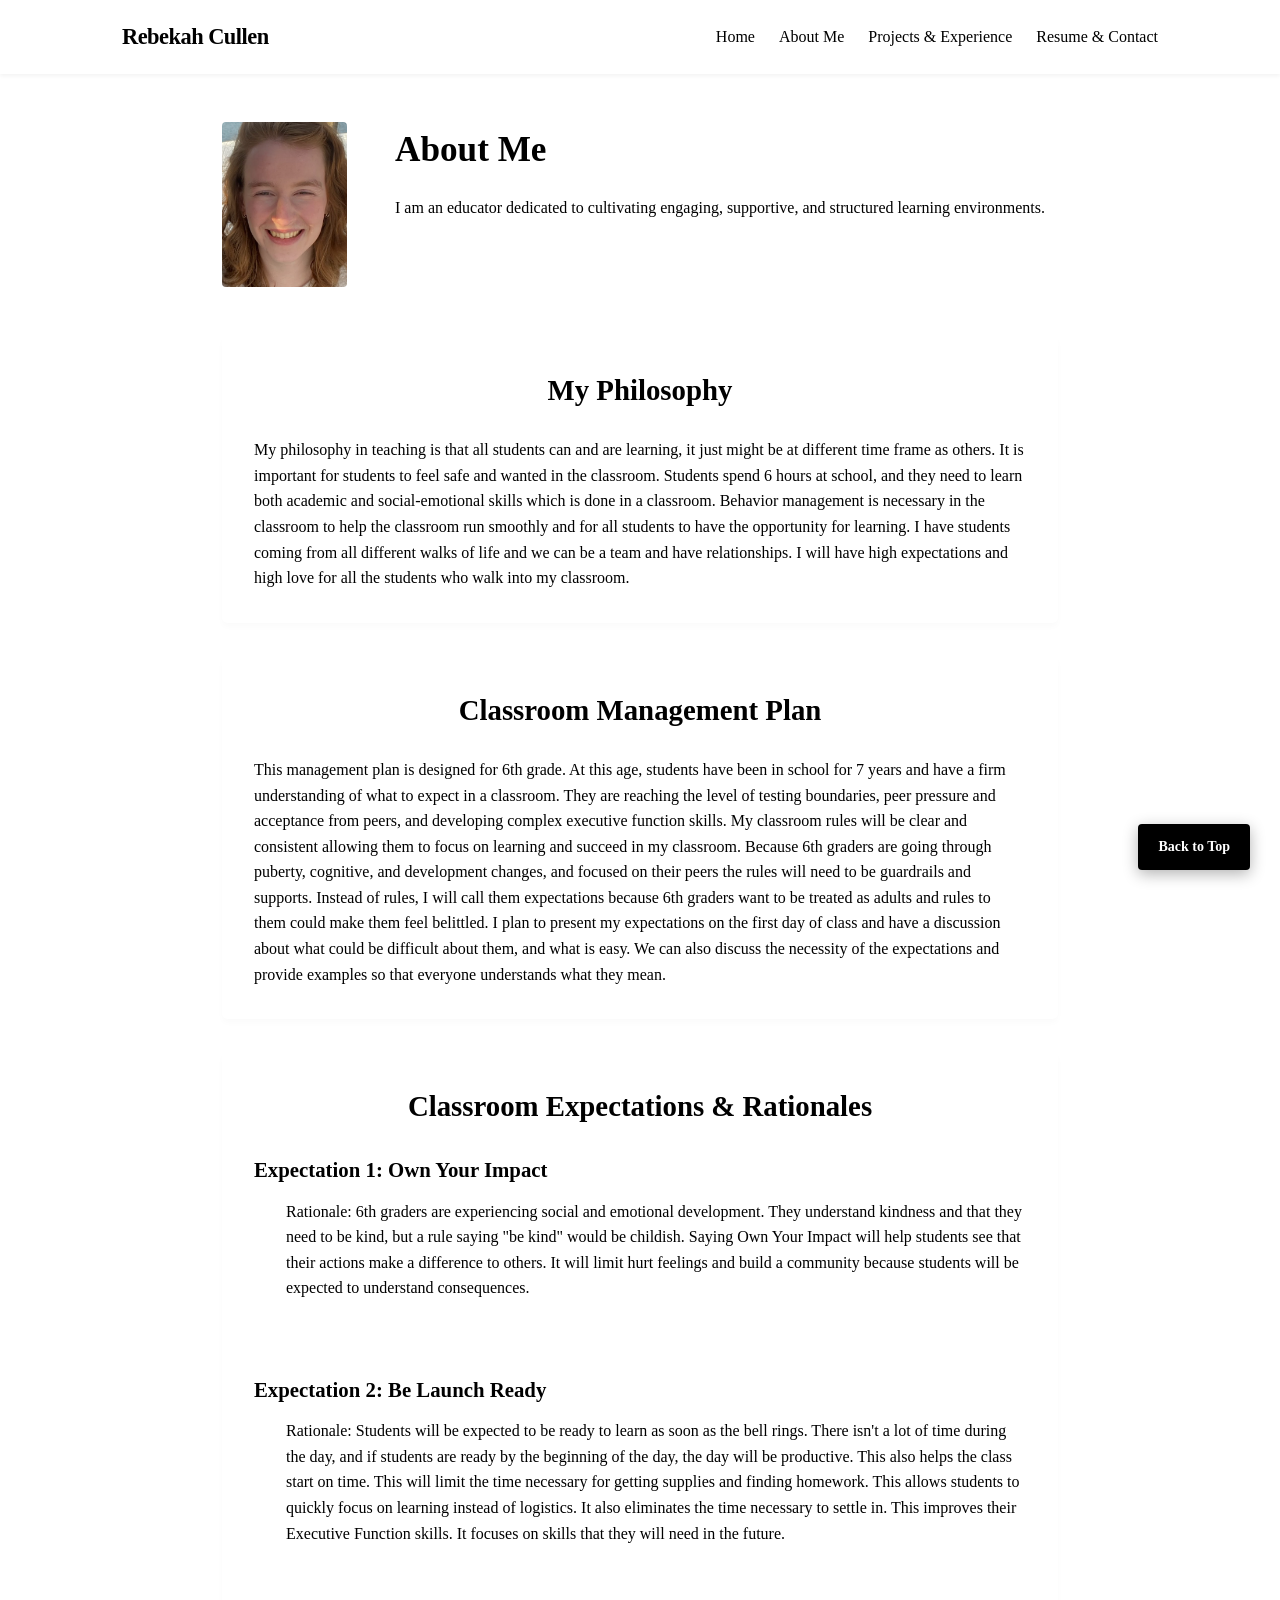
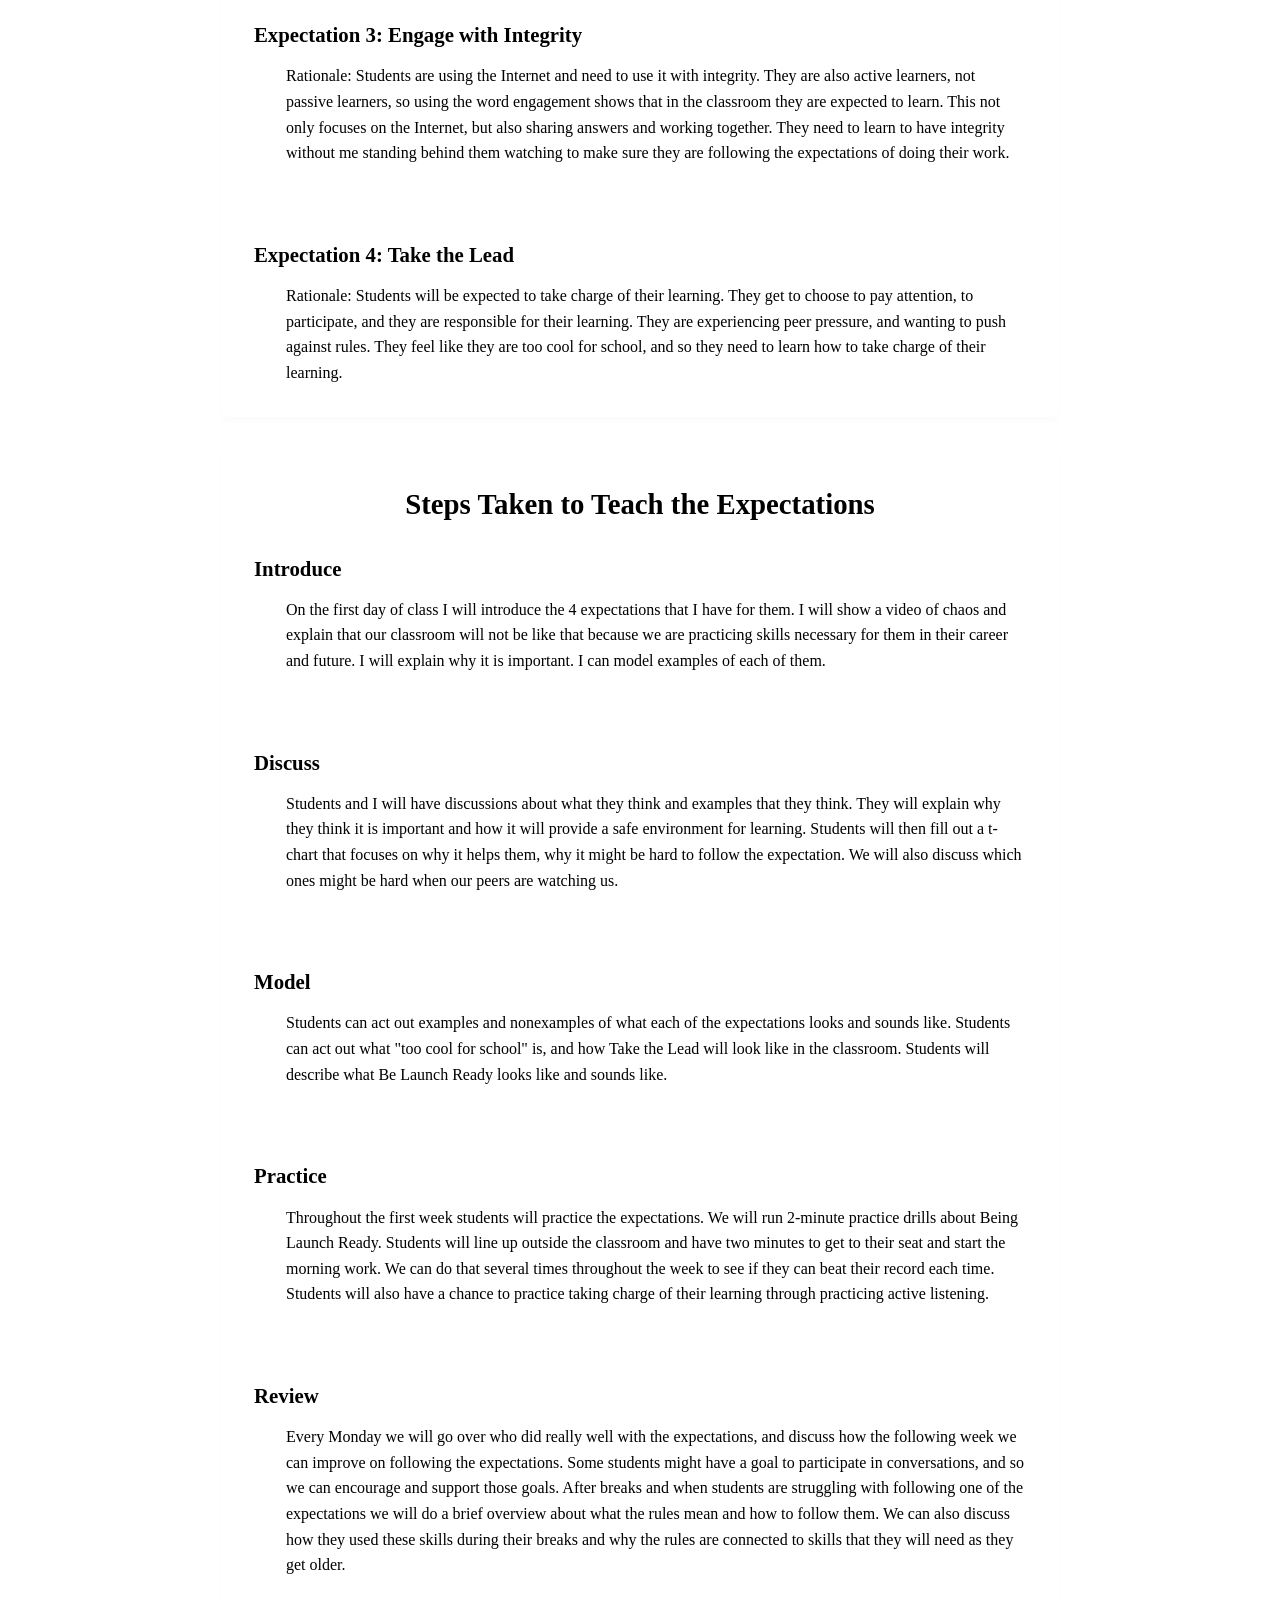
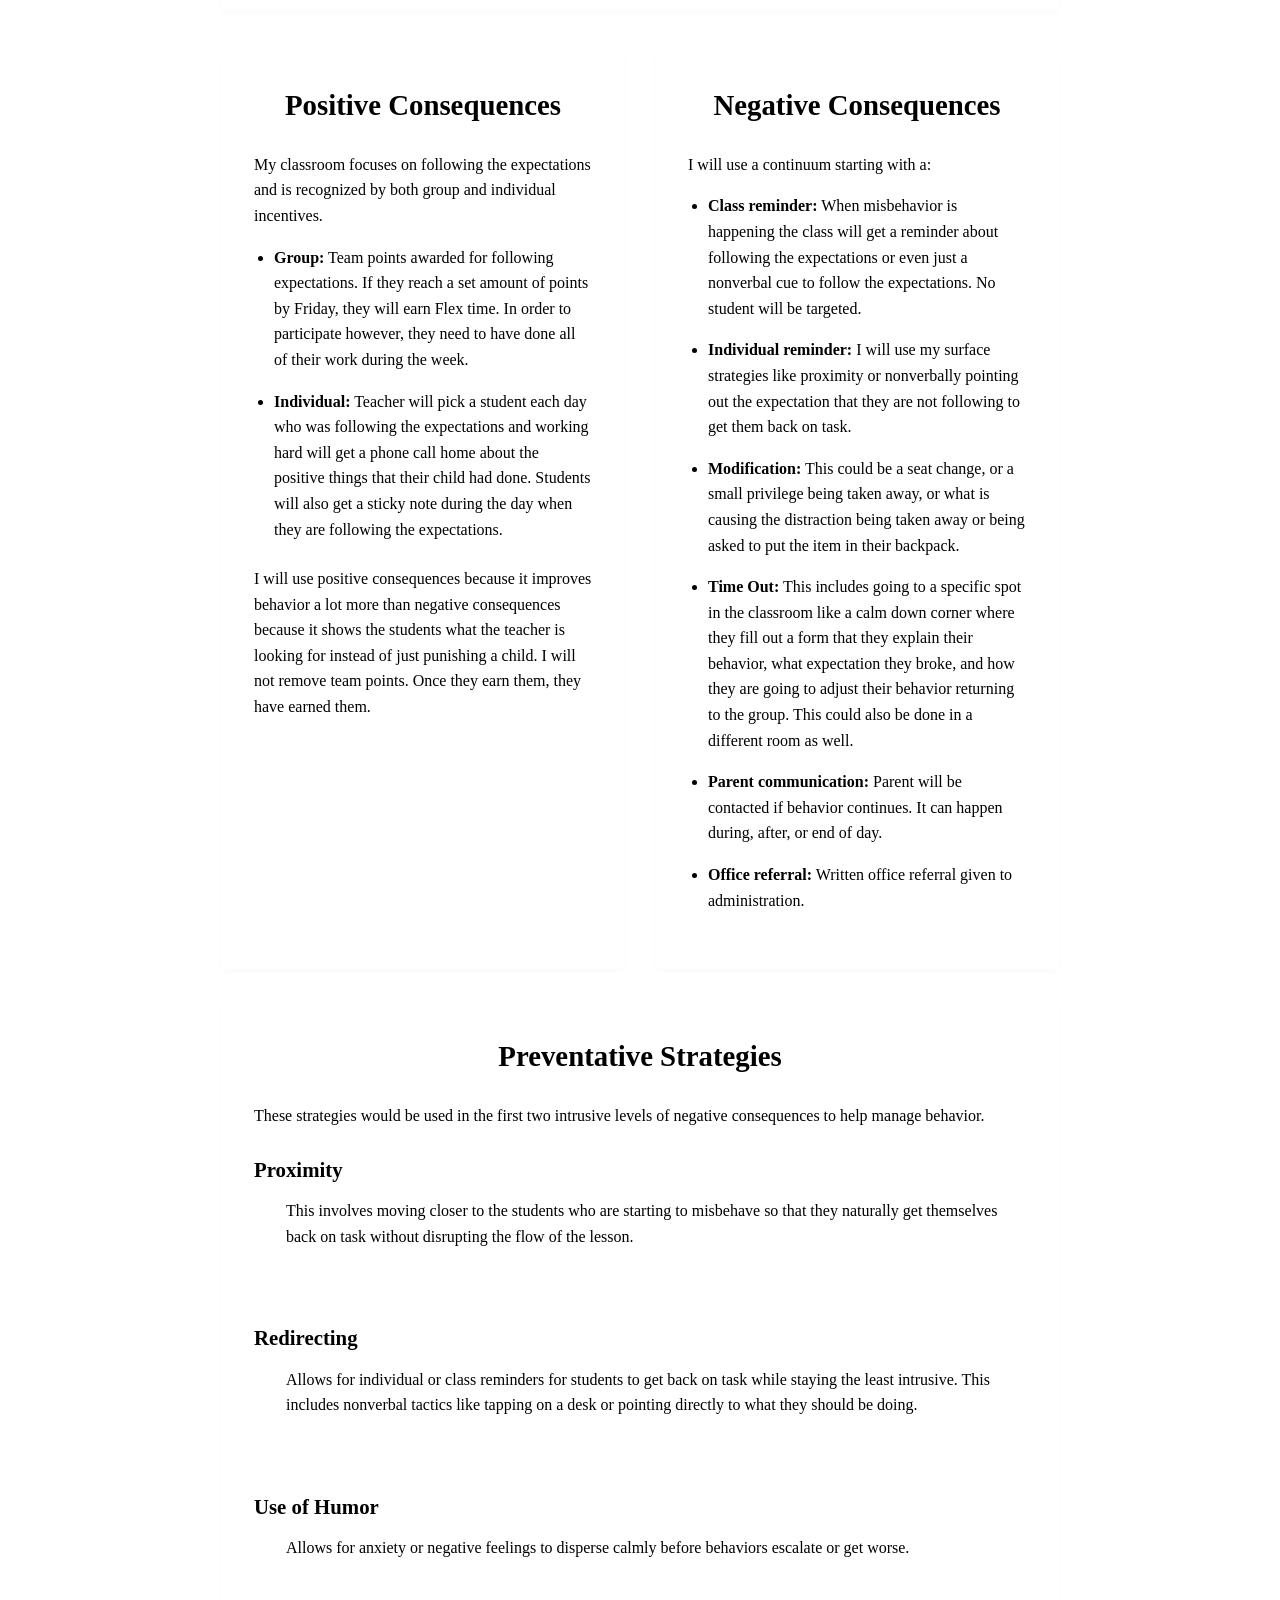
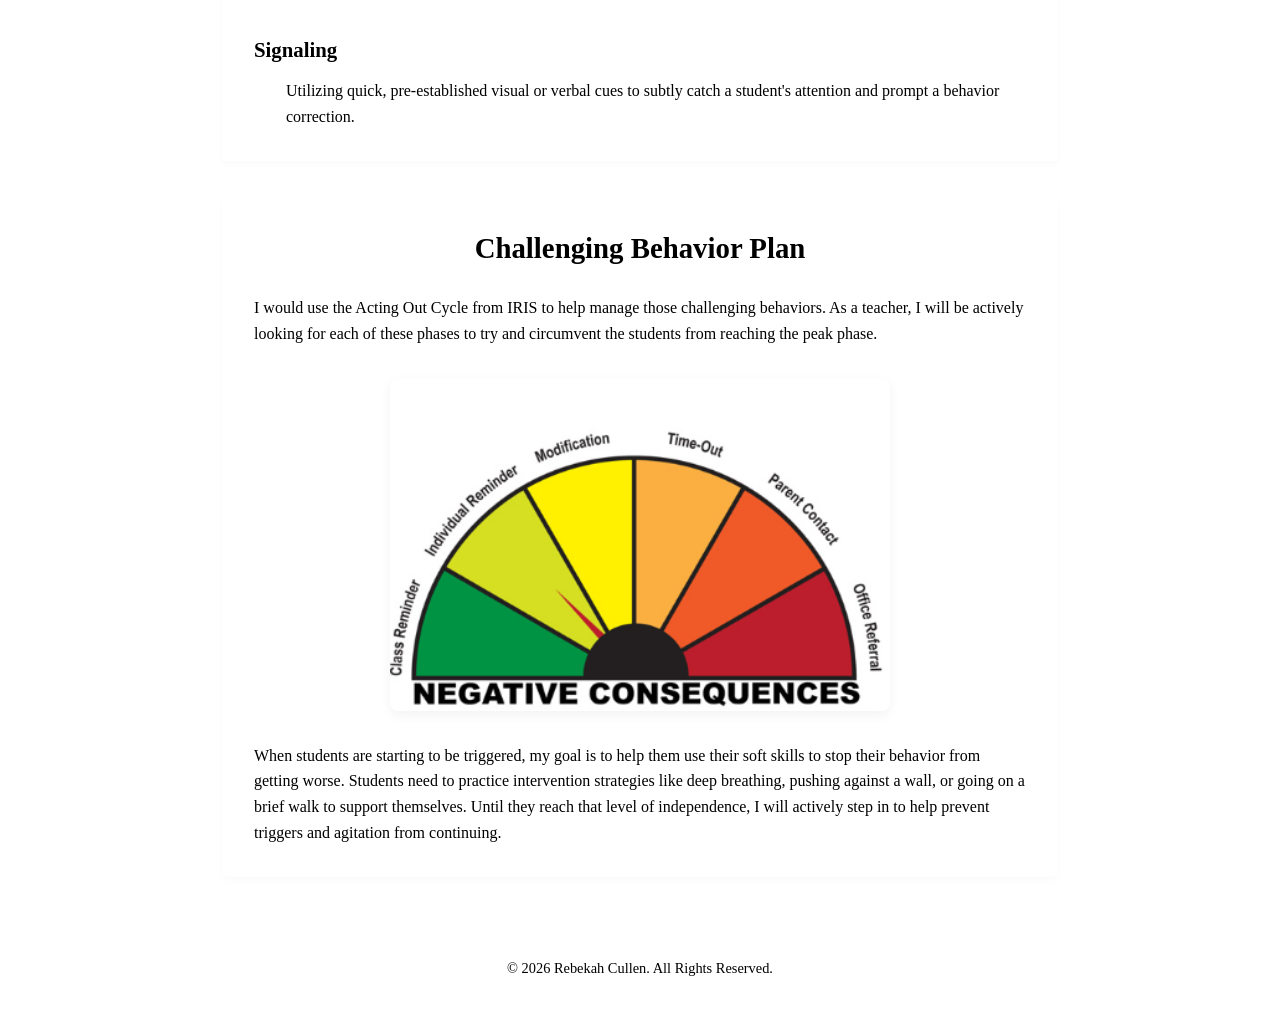
==== about.html @ 260a5739 "Add files via upload" ====
<!DOCTYPE html>
<html lang="en">
<head>
    <meta charset="UTF-8">
    <meta name="viewport" content="width=device-width, initial-scale=1.0">
    <title>About Me | Rebekah Cullen</title>
    <link rel="stylesheet" href="style.css">
</head>
<body>
    <header>
        <nav>
            <div class="logo">Rebekah Cullen</div>
            <ul>
                <li><a href="index.html">Home</a></li>
                <li><a href="about.html" class="active">About Me</a></li>
                <li><a href="projects.html">Projects & Experience</a></li>
                <li><a href="resume.html">Resume & Contact</a></li>
            </ul>
        </nav>
    </header>

    <main class="container">
    <section class="about-intro">
        <!-- New: Image is now in its own div -->
        <div class="about-intro-image">
            <img src="assets/profile.jpg" alt="Rebekah Cullen Portrait" class="portfolio-img">
        </div>

        <!-- New: All text content is wrapped together -->
        <div class="about-intro-content">
            <h1>About Me</h1>
            <p>I am an educator dedicated to cultivating engaging, supportive, and structured learning environments.</p>
            <p></p>
        </div>
    </section>

    <section class="grid-stacked">
            <div class="card">
                <h3>My Philosophy</h3>
                <p>My philosophy in teaching is that all students can and are learning, it just might be at different time frame as others. It is important for students to feel safe and wanted in the classroom. Students spend 6 hours at school, and they need to learn both academic and social-emotional skills which is done in a classroom. Behavior management is necessary in the classroom to help the classroom run smoothly and for all students to have the opportunity for learning. I have students coming from all different walks of life and we can be a team and have relationships. I will have high expectations and high love for all the students who walk into my classroom. </p>
            </div>
    </section>

    <section class="grid-stacked">
            <div class="card">
                <h3>Classroom Management Plan</h3>
                <p>This management plan is designed for 6th grade. At this age, students have been in school for 7 years and have a firm understanding of what to expect in a classroom. They are reaching the level of testing boundaries, peer pressure and acceptance from peers, and developing complex executive function skills. My classroom rules will be clear and consistent allowing them to focus on learning and succeed in my classroom. Because 6th graders are going through puberty, cognitive, and development changes, and focused on their peers the rules will need to be guardrails and supports. Instead of rules, I will call them expectations because 6th graders want to be treated as adults and rules to them could make them feel belittled. I plan to present my expectations on the first day of class and have a discussion about what could be difficult about them, and what is easy. We can also discuss the necessity of the expectations and provide examples so that everyone understands what they mean.</p>
            </div>
    </section>

    <section class="grid-stacked">
            <div class="card">
                <h3>Classroom Expectations & Rationales</h3>
                
                <dl class="expectations-list">
                    <div class="expectation-item">
                        <dt>Expectation 1: Own Your Impact</dt>
                        <dd>Rationale: 6th graders are experiencing social and emotional development. They understand kindness and that they need to be kind, but a rule saying "be kind" would be childish. Saying Own Your Impact will help students see that their actions make a difference to others. It will limit hurt feelings and build a community because students will be expected to understand consequences.</dd>
                    </div>

                    <div class="expectation-item">
                        <dt>Expectation 2: Be Launch Ready</dt>
                        <dd>Rationale: Students will be expected to be ready to learn as soon as the bell rings. There isn't a lot of time during the day, and if students are ready by the beginning of the day, the day will be productive. This also helps the class start on time. This will limit the time necessary for getting supplies and finding homework. This allows students to quickly focus on learning instead of logistics. It also eliminates the time necessary to settle in. This improves their Executive Function skills. It focuses on skills that they will need in the future.</dd>
                    </div>

                    <div class="expectation-item">
                        <dt>Expectation 3: Engage with Integrity</dt>
                        <dd>Rationale: Students are using the Internet and need to use it with integrity. They are also active learners, not passive learners, so using the word engagement shows that in the classroom they are expected to learn. This not only focuses on the Internet, but also sharing answers and working together. They need to learn to have integrity without me standing behind them watching to make sure they are following the expectations of doing their work.</dd>
                    </div>

                    <div class="expectation-item">
                        <dt>Expectation 4: Take the Lead</dt>
                        <dd>Rationale: Students will be expected to take charge of their learning. They get to choose to pay attention, to participate, and they are responsible for their learning. They are experiencing peer pressure, and wanting to push against rules. They feel like they are too cool for school, and so they need to learn how to take charge of their learning.</dd>
                    </div>
                </dl>
            </div>
        </section>

        <section class="grid-stacked">
            <div class="card">
                <h3>Steps Taken to Teach the Expectations</h3>
                
                <dl class="expectations-list">
                    <div class="expectation-item">
                        <dt>Introduce</dt>
                        <dd>On the first day of class I will introduce the 4 expectations that I have for them. I will show a video of chaos and explain that our classroom will not be like that because we are practicing skills necessary for them in their career and future. I will explain why it is important. I can model examples of each of them.</dd>
                    </div>

                    <div class="expectation-item">
                        <dt>Discuss</dt>
                        <dd>Students and I will have discussions about what they think and examples that they think. They will explain why they think it is important and how it will provide a safe environment for learning. Students will then fill out a t-chart that focuses on why it helps them, why it might be hard to follow the expectation. We will also discuss which ones might be hard when our peers are watching us.</dd>
                    </div>

                    <div class="expectation-item">
                        <dt>Model</dt>
                        <dd>Students can act out examples and nonexamples of what each of the expectations looks and sounds like. Students can act out what "too cool for school" is, and how Take the Lead will look like in the classroom. Students will describe what Be Launch Ready looks like and sounds like.</dd>
                    </div>

                    <div class="expectation-item">
                        <dt>Practice</dt>
                        <dd>Throughout the first week students will practice the expectations. We will run 2-minute practice drills about Being Launch Ready. Students will line up outside the classroom and have two minutes to get to their seat and start the morning work. We can do that several times throughout the week to see if they can beat their record each time. Students will also have a chance to practice taking charge of their learning through practicing active listening.</dd>
                    </div>

                    <div class="expectation-item">
                        <dt>Review</dt>
                        <dd>Every Monday we will go over who did really well with the expectations, and discuss how the following week we can improve on following the expectations. Some students might have a goal to participate in conversations, and so we can encourage and support those goals. After breaks and when students are struggling with following one of the expectations we will do a brief overview about what the rules mean and how to follow them. We can also discuss how they used these skills during their breaks and why the rules are connected to skills that they will need as they get older.</dd>
                    </div>
                </dl>
            </div>
        </section>

        <section class="grid">
            
            <div class="card consequence-card">
                <h3>Positive Consequences</h3>
                <p>My classroom focuses on following the expectations and is recognized by both group and individual incentives.</p>
                
                <ul class="consequence-list">
                    <li><strong>Group:</strong> Team points awarded for following expectations. If they reach a set amount of points by Friday, they will earn Flex time. In order to participate however, they need to have done all of their work during the week.</li>
                    <li><strong>Individual:</strong> Teacher will pick a student each day who was following the expectations and working hard will get a phone call home about the positive things that their child had done. Students will also get a sticky note during the day when they are following the expectations.</li>
                </ul>
                
                <p>I will use positive consequences because it improves behavior a lot more than negative consequences because it shows the students what the teacher is looking for instead of just punishing a child. I will not remove team points. Once they earn them, they have earned them.</p></p>
            </div>
             

            <div class="card consequence-card">
                <h3>Negative Consequences</h3>
                <p>I will use a continuum starting with a:</p>
                
                <ul class="consequence-list">
                    <li><strong>Class reminder:</strong> When misbehavior is happening the class will get a reminder about following the expectations or even just a nonverbal cue to follow the expectations. No student will be targeted.</li>
                    <li><strong>Individual reminder:</strong> I will use my surface strategies like proximity or nonverbally pointing out the expectation that they are not following to get them back on task.</li>
                    <li><strong>Modification:</strong> This could be a seat change, or a small privilege being taken away, or what is causing the distraction being taken away or being asked to put the item in their backpack.</li>
                    <li><strong>Time Out:</strong> This includes going to a specific spot in the classroom like a calm down corner where they fill out a form that they explain their behavior, what expectation they broke, and how they are going to adjust their behavior returning to the group. This could also be done in a different room as well.</li>
                    <li><strong>Parent communication:</strong> Parent will be contacted if behavior continues. It can happen during, after, or end of day.</li>
                    <li><strong>Office referral:</strong> Written office referral given to administration.</li>
                </ul>
            </div>

        </section>

        <section class="grid-stacked">
            <div class="card">
                <h3>Preventative Strategies</h3>
                <p>These strategies would be used in the first two intrusive levels of negative consequences to help manage behavior.</p>
                
                <dl class="expectations-list">
                    <div class="expectation-item">
                        <dt>Proximity</dt>
                        <dd>This involves moving closer to the students who are starting to misbehave so that they naturally get themselves back on task without disrupting the flow of the lesson.</dd>
                    </div>

                    <div class="expectation-item">
                        <dt>Redirecting</dt>
                        <dd>Allows for individual or class reminders for students to get back on task while staying the least intrusive. This includes nonverbal tactics like tapping on a desk or pointing directly to what they should be doing.</dd>
                    </div>

                    <div class="expectation-item">
                        <dt>Use of Humor</dt>
                        <dd>Allows for anxiety or negative feelings to disperse calmly before behaviors escalate or get worse.</dd>
                    </div>

                    <div class="expectation-item">
                        <dt>Signaling</dt>
                        <dd>Utilizing quick, pre-established visual or verbal cues to subtly catch a student's attention and prompt a behavior correction.</dd>
                    </div>
                </dl>
            </div>
        </section>

        <section class="grid-stacked">
            <div class="card">
                <h3>Challenging Behavior Plan</h3>
                <p>I would use the Acting Out Cycle from IRIS to help manage those challenging behaviors. As a teacher, I will be actively looking for each of these phases to try and circumvent the students from reaching the peak phase.</p>
                
                <div class="behavior-dial-container">
                    <img src="assets/dial.png" alt="IRIS Acting Out Cycle Diagram" class="behavior-dial-img">
                </div>

                <p>When students are starting to be triggered, my goal is to help them use their soft skills to stop their behavior from getting worse. Students need to practice intervention strategies like deep breathing, pushing against a wall, or going on a brief walk to support themselves. Until they reach that level of independence, I will actively step in to help prevent triggers and agitation from continuing.</p>
            </div>
        </section>

</main> <footer>
        <p>&copy; 2026 Rebekah Cullen. All Rights Reserved.</p>
    </footer>
<a href="#" class="back-to-top" title="Go to top">Back to Top</a>

</body>
</html>
---- style.css ----
body {
    font-family: 'Segoe UI', Roboto, Helvetica, Arial, sans-serif;
    line-height: 1.6;
    color: #4a5568;
    background-color: #1c8625;
    display: flex;
    flex-direction: column;
    min-height: 100vh;
}
* {
    box-sizing: border-box;
    margin: 0;
    padding: 0;
}

body {
    font-family: var(--font-stack);
    line-height: 1.6;
    color: var(--secondary-color);
    background-color: var(--bg-light);
    display: flex;
    flex-direction: column;
    min-height: 100vh;
}

header {
    background-color: #ffffff;
    box-shadow: 0 2px 4px rgba(0, 0, 0, 0.05);
    position: sticky;
    top: 0;
    z-index: 100;
}

nav {
    display: flex;
    justify-content: space-between;
    align-items: center;
    max-width: 1100px;
    margin: 0 auto;
    padding: 1.2rem 2rem;
}

nav .logo {
    font-size: 1.4rem;
    font-weight: 700;
    color: var(--primary-color);
    letter-spacing: -0.5px;
}

nav ul {
    display: flex;
    list-style: none;
    gap: 1.5rem;
}

nav ul a {
    text-decoration: none;
    color: var(--secondary-color);
    font-weight: 500;
    transition: color 0.2s ease;
}

nav ul a:hover, 
nav ul a.active {
    color: var(--primary-color);
    border-bottom: 2px solid var(--primary-color);
    padding-bottom: 4px;
}

main {
    flex: 1;
}

.container {
    max-width: 900px;
    margin: 3rem auto;
    padding: 0 2rem;
}

h1, h2, h3 {
    color: var(--primary-color);
    margin-bottom: 1rem;
    font-weight: 600;
}

h1 {
    font-size: 2.2rem;
}

.subtitle {
    font-size: 1.1rem;
    margin-bottom: 2.5rem;
    color: #718096;
}

hr {
    border: 0;
    height: 1px;
    background: var(--border-color);
    margin: 3rem 0;
}

.btn, .btn-secondary {
    display: inline-block;
    padding: 0.75rem 1.5rem;
    border-radius: 4px;
    text-decoration: none;
    font-weight: 600;
    transition: background 0.2s ease, transform 0.1s ease;
    cursor: pointer;
    border: none;
}

.btn {
    background-color: var(--primary-color);
    color: var(--card-bg);
}

.btn:hover {
    background-color: #1a365d;
}

.btn-secondary {
    background-color: transparent;
    color: var(--primary-color);
    border: 2px solid var(--primary-color);
    margin-left: 0.5rem;
}

.btn-secondary:hover {
    background-color: var(--primary-color);
    color: var(--card-bg);
}

.grid {
    display: flex;
    flex-wrap: wrap;
    gap: 2rem;
    margin-top: 2.5rem;
}

.card {
    background: var(--card-bg);
    padding: 2rem;
    border-radius: 6px;
    border: 1px solid var(--border-color);
    box-shadow: 0 4px 6px rgba(0, 0, 0, 0.02);
    flex: 1 1 calc(50% - 1rem); /* Makes two columns on desktop */
    min-width: 300px;           /* Forces it to single column on mobile automatically */
}

.hero-section {
    display: flex;
    align-items: center;
    justify-content: center;
    /* This line replaces your old light blue gradient with the image overlay */
    background: linear-gradient(rgba(0, 0, 0, 0.6), rgba(0, 0, 0, 0.6)), 
                url('assets/booknook.jpg') no-repeat center center;
    background-size: cover;
    text-align: center;
    padding: 5rem 2rem;
    min-height: calc(80vh - 70px);
}

/* This turns the text white so it pops on top of the dark image */
.hero-section h1,
.hero-section p {
    color: #ffffff;
    text-shadow: 0 4px 8px rgba(0, 0, 0, 0.9);
}

.hero-content {
    max-width: 700px;
    margin: 0 auto;
}

.hero-content h1 {
    font-size: 3rem;
    line-height: 1.2;
    margin-bottom: 1.5rem;
}

.hero-content p {
    font-size: 1.25rem;
    margin-bottom: 2rem;
}

.project-list {
    display: flex;
    flex-direction: column;
    gap: 2.5rem;
}

.project-item {
    background: var(--card-bg);
    padding: 2.5rem;
    border-radius: 6px;
    border-left: 4px solid var(--primary-color);
    box-shadow: 0 4px 6px rgba(0, 0, 0, 0.02);
}

.project-item h2 {
    font-size: 1.5rem;
    color: #1a202c;
}

.project-item p {
    margin-bottom: 1.5rem;
}

.contact-form {
    background: var(--card-bg);
    padding: 2.5rem;
    border-radius: 6px;
    border: 1px solid var(--border-color);
    margin-top: 1.5rem;
}

.form-group {
    margin-bottom: 1.25rem;
}

.form-group label {
    display: block;
    margin-bottom: 0.5rem;
    font-weight: 600;
    color: #2d3748;
}

.form-group input,
.form-group textarea {
    width: 100%;
    padding: 0.75rem;
    border: 1px solid var(--border-color);
    border-radius: 4px;
    font-family: var(--font-stack);
    font-size: 1rem;
    color: var(--secondary-color);
}

.form-group input:focus,
.form-group textarea:focus {
    outline: none;
    border-color: var(--primary-color);
    box-shadow: 0 0 0 3px rgba(44, 82, 130, 0.1);
}

footer {
    background-color: var(--card-bg);
    border-top: 1px solid var(--border-color);
    text-align: center;
    padding: 2rem;
    margin-top: auto;
    font-size: 0.9rem;
}

/* About Me Page Side-by-Side Layout */
.about-intro {
    display: flex;
    align-items: flex-start; /* Aligns text with the top of the image */
    gap: 3rem;              /* Creates space between the image and the text */
    margin-bottom: 3rem;
}

.about-intro-image {
    flex: 0 0 auto; /* Ensures the image doesn't stretch */
}

.about-intro-content {
    flex: 1 1 0; /* Allows the text to fill the remaining space */
}

/* Update this inside your @media (max-width: 768px) block */
@media (max-width: 768px) {
    .about-intro {
        flex-direction: row;       /* Keeps image on the left, text on the right */
        align-items: flex-start;   
        text-align: left;
        gap: 1.2rem;               
    }

    .about-intro-image {
        flex: 0 0 110px;           /* Locks the image block container width on mobile */
    }

    .portfolio-img {
        width: 110px;              /* Forces the picture to stay exactly 110px wide */
        height: 145px;             /* Adjusts height proportionally so it doesn't distort */
        object-fit: cover;
    }

    .about-intro-content h1 {
        font-size: 1.5rem;         /* Shrinks the heading text size */
    }

    .about-intro-content p {
        font-size: 0.85rem;        /* Shrinks the paragraph text size */
        line-height: 1.4;
    }
}
    
    /* Keep your remaining mobile rules below unchanged */
   .about-intro-image {
    flex: 0 0 auto; 
}

.portfolio-img {
    width: 125px;          
    height: 165px;         
    object-fit: cover;     
    border-radius: 4px;    
    border: 1px solid var(--border-color);
    display: block;
}
/* Centers and enlarges the philosophy card heading */
.grid .card h3 {
    font-size: 1.8rem;    /* Makes the font larger (default was 1.5rem or smaller) */
    text-align: center;   /* Centers the text inside the card */
    margin-bottom: 1.5rem; /* Adds a bit of extra breathing room below the heading */
}

.resume-preview-img {
    width: 100%;
    max-width: 600px; 
    height: auto;     /* Keeps the height proportional so it doesn't distort */
    border: 1px solid var(--border-color);
    border-radius: 4px;
    box-shadow: 0 4px 12px rgba(0, 0, 0, 0.08);
    display: block;
    margin: 0 auto;  
}
.grid-stacked {
    margin-top: 2rem;
    width: 100%;
}

.grid-stacked .card h3 {
    font-size: 1.8rem;
    text-align: center;
    margin-bottom: 1.5rem;
}

.expectations-list {
    margin-top: 1.5rem;
    text-align: left;
}

.expectation-item {
    margin-bottom: 2.5rem; 
    padding-bottom: 2rem;
    border-bottom: 1px dashed var(--border-color);
}

.expectation-item:last-child {
    margin-bottom: 0;
    padding-bottom: 0;
    border-bottom: none;
}


.expectations-list dt {
    font-size: 1.3rem;
    font-weight: bold;
    color: var(--primary-color);
    margin-bottom: 0.75rem; 
}

.expectations-list dd {
    font-size: 1rem;
    color: var(--secondary-color);
    line-height: 1.6;
    margin-left: 2rem; 
}

.teaching-steps {
    margin-top: 2rem;
    text-align: left;
}

.step-item {
    margin-bottom: 2rem;
    padding-left: 1.5rem;
    border-left: 3px solid var(--primary-color);
}

.step-item:last-child {
    margin-bottom: 0;
}

.step-item h4 {
    font-size: 1.25rem;
    font-weight: bold;
    color: var(--primary-color);
    margin-top: 0;
    margin-bottom: 0.5rem;
    text-transform: uppercase; 
    letter-spacing: 0.05em;
}

.step-item p {
    font-size: 1rem;
    color: var(--secondary-color);
    line-height: 1.6;
    margin: 0;
}
/* Consequences Layout Formatting */
.consequence-card {
    text-align: left;
}

.consequence-card h3 {
    font-size: 1.8rem;
    text-align: center;
    margin-bottom: 1.5rem;
}

.consequence-list {
    margin: 1rem 0 1.5rem 1.25rem;
    padding: 0;
}

.consequence-list li {
    font-size: 1rem;
    color: var(--secondary-color);
    line-height: 1.6;
    margin-bottom: 1rem; /* Creates clean breathing room between list items */
}
/* Challenging Behavior Plan Graphic Layout */
.behavior-dial-container {
    margin: 2rem 0;
    display: flex;
    justify-content: center;
}

.behavior-dial-img {
    width: 100%;
    max-width: 500px; /* Clamps the dial graphic to a clean display size on desktop */
    height: auto;
    border-radius: 8px;
    box-shadow: 0 4px 12px rgba(0, 0, 0, 0.05); /* Soft, subtle drop shadow accent */
}
/* Floating Back to Top Button */
a.back-to-top {
    display: inline-block;
    visibility: visible;
    position: fixed;
    bottom: 30px;
    right: 30px;
    padding: 12px 20px;
    background: #000000; /* Forces a solid black background to test visibility */
    color: #ffffff; /* Forces crisp white text */
    text-decoration: none;
    font-size: 14px;
    font-weight: bold;
    border-radius: 4px; /* Solid block rectangle */
    z-index: 99999; /* Floats above everything on the page */
    box-shadow: 0 4px 15px rgba(0,0,0,0.3);
}

.back-to-top:hover {
    transform: translateY(-4px); /* Subtle lift effect when hovered */
    color: #ffffff;
}
html {
    scroll-behavior: smooth;
}
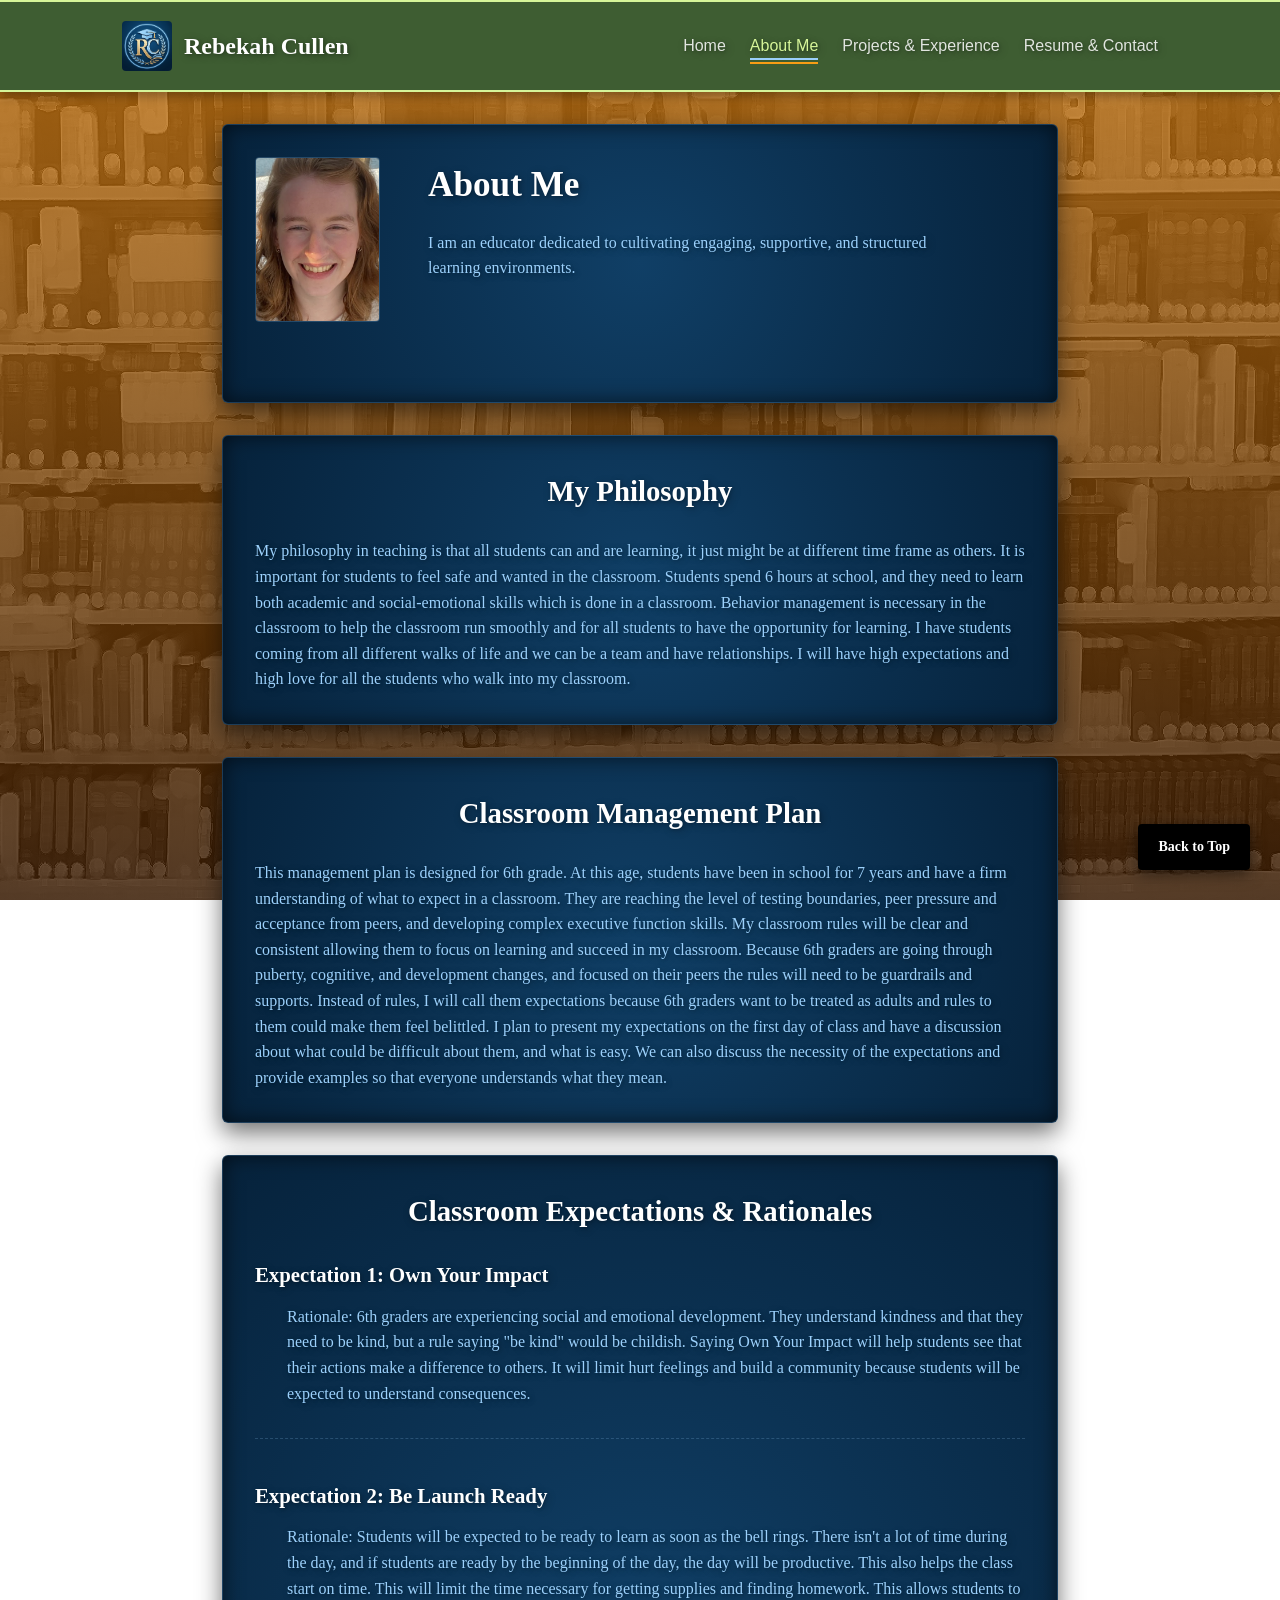
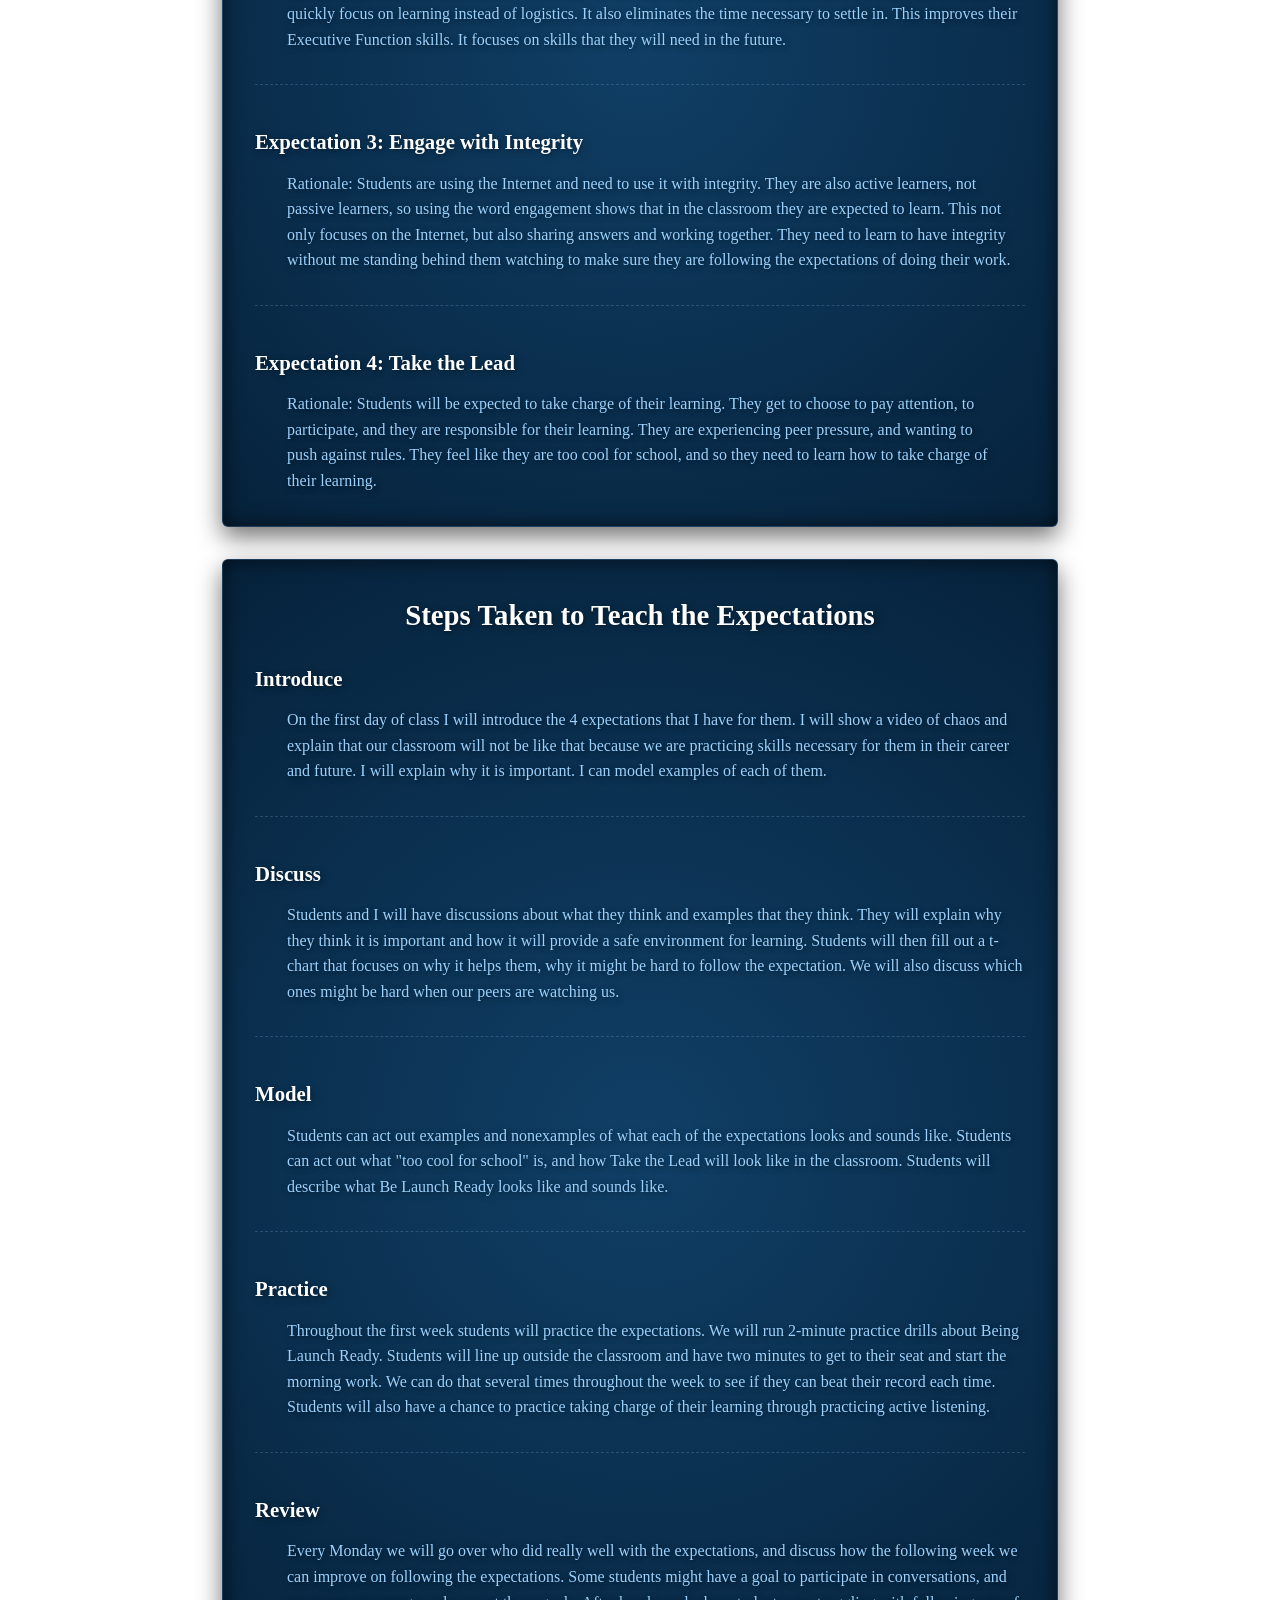
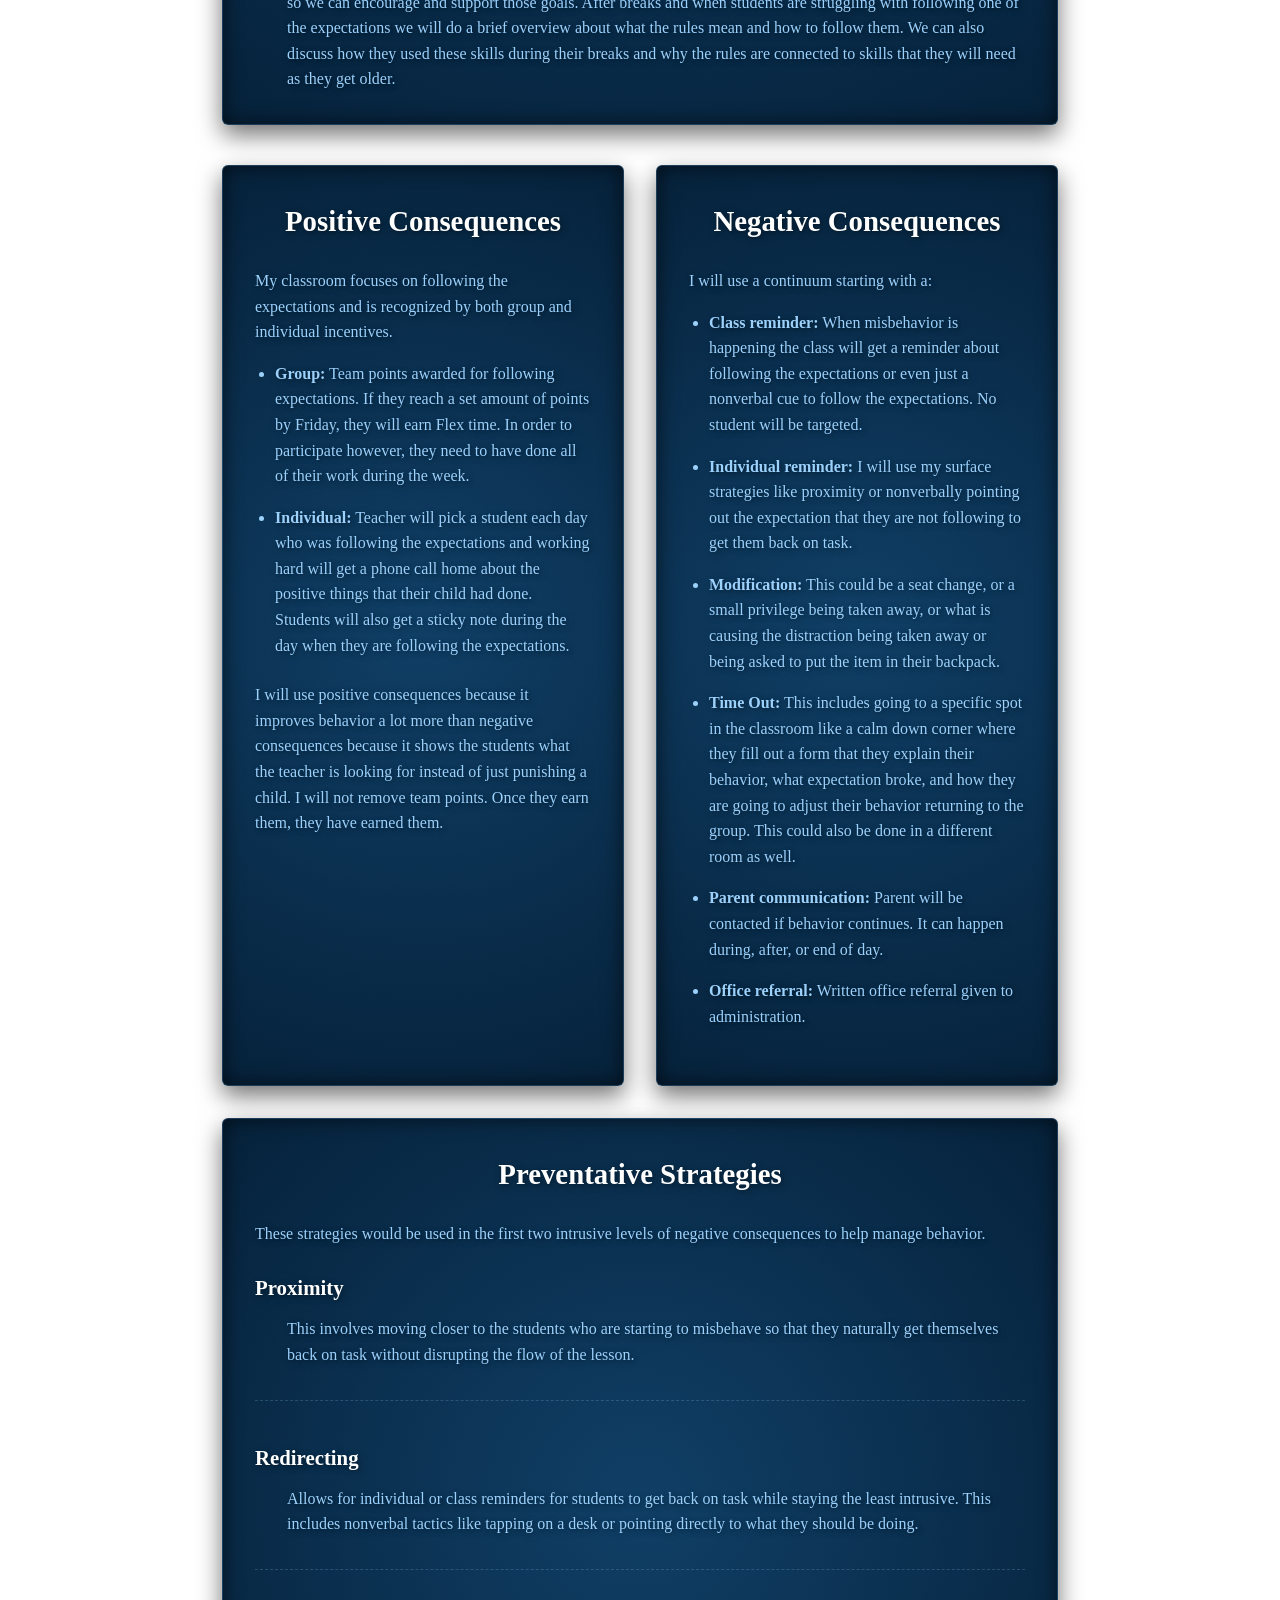
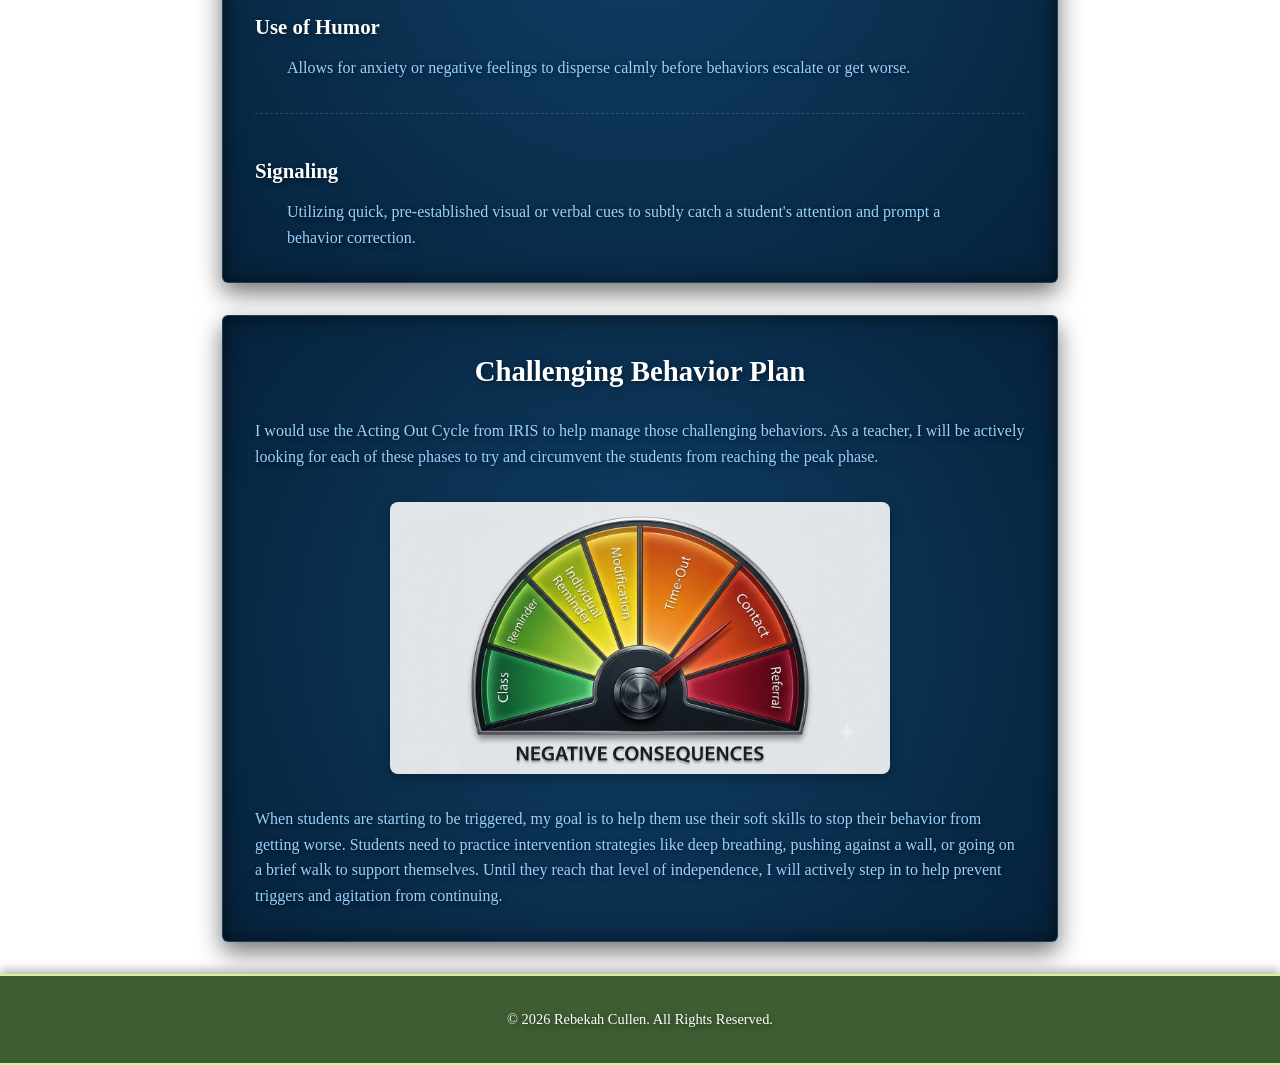
==== commit 226fb291: "Add files via upload" ====
--- a/about.html
+++ b/about.html
@@ -1,15 +1,19 @@
 <!DOCTYPE html>
 <html lang="en">
 <head>
+    <title>About | Rebekah Cullen</title>
+    <link rel="icon" type="image/png" href="assets/favicon.png">
     <meta charset="UTF-8">
     <meta name="viewport" content="width=device-width, initial-scale=1.0">
-    <title>About Me | Rebekah Cullen</title>
     <link rel="stylesheet" href="style.css">
 </head>
 <body>
     <header>
         <nav>
-            <div class="logo">Rebekah Cullen</div>
+            <div class="logo-area">
+                <img src="assets/favicon.png" alt="Rebekah Cullen Logo" class="header-icon">
+                <span class="site-title">Rebekah Cullen</span>
+            </div>
             <ul>
                 <li><a href="index.html">Home</a></li>
                 <li><a href="about.html" class="active">About Me</a></li>
@@ -20,38 +24,37 @@
     </header>
 
     <main class="container">
-    <section class="about-intro">
-        <!-- New: Image is now in its own div -->
-        <div class="about-intro-image">
-            <img src="assets/profile.jpg" alt="Rebekah Cullen Portrait" class="portfolio-img">
-        </div>
+        <!-- New: The introduction is now perfectly wrapped inside a standard card container -->
+        <section class="card" style="margin-bottom: 2rem;">
+            <div class="about-intro">
+                <div class="about-intro-image">
+                    <img src="assets/profile.jpg" alt="Rebekah Cullen Portrait" class="portfolio-img">
+                </div>
 
-        <!-- New: All text content is wrapped together -->
-        <div class="about-intro-content">
-            <h1>About Me</h1>
-            <p>I am an educator dedicated to cultivating engaging, supportive, and structured learning environments.</p>
-            <p></p>
-        </div>
-    </section>
+                <div class="about-intro-content">
+                    <h1>About Me</h1>
+                    <p>I am an educator dedicated to cultivating engaging, supportive, and structured learning environments.</p>
+                </div>
+            </div>
+        </section>
 
-    <section class="grid-stacked">
+        <section class="grid-stacked">
             <div class="card">
                 <h3>My Philosophy</h3>
                 <p>My philosophy in teaching is that all students can and are learning, it just might be at different time frame as others. It is important for students to feel safe and wanted in the classroom. Students spend 6 hours at school, and they need to learn both academic and social-emotional skills which is done in a classroom. Behavior management is necessary in the classroom to help the classroom run smoothly and for all students to have the opportunity for learning. I have students coming from all different walks of life and we can be a team and have relationships. I will have high expectations and high love for all the students who walk into my classroom. </p>
             </div>
-    </section>
+        </section>
 
-    <section class="grid-stacked">
+        <section class="grid-stacked">
             <div class="card">
                 <h3>Classroom Management Plan</h3>
                 <p>This management plan is designed for 6th grade. At this age, students have been in school for 7 years and have a firm understanding of what to expect in a classroom. They are reaching the level of testing boundaries, peer pressure and acceptance from peers, and developing complex executive function skills. My classroom rules will be clear and consistent allowing them to focus on learning and succeed in my classroom. Because 6th graders are going through puberty, cognitive, and development changes, and focused on their peers the rules will need to be guardrails and supports. Instead of rules, I will call them expectations because 6th graders want to be treated as adults and rules to them could make them feel belittled. I plan to present my expectations on the first day of class and have a discussion about what could be difficult about them, and what is easy. We can also discuss the necessity of the expectations and provide examples so that everyone understands what they mean.</p>
             </div>
-    </section>
+        </section>
 
-    <section class="grid-stacked">
+        <section class="grid-stacked">
             <div class="card">
                 <h3>Classroom Expectations & Rationales</h3>
-                
                 <dl class="expectations-list">
                     <div class="expectation-item">
                         <dt>Expectation 1: Own Your Impact</dt>
@@ -79,7 +82,6 @@
         <section class="grid-stacked">
             <div class="card">
                 <h3>Steps Taken to Teach the Expectations</h3>
-                
                 <dl class="expectations-list">
                     <div class="expectation-item">
                         <dt>Introduce</dt>
@@ -110,41 +112,34 @@
         </section>
 
         <section class="grid">
-            
             <div class="card consequence-card">
                 <h3>Positive Consequences</h3>
                 <p>My classroom focuses on following the expectations and is recognized by both group and individual incentives.</p>
-                
                 <ul class="consequence-list">
                     <li><strong>Group:</strong> Team points awarded for following expectations. If they reach a set amount of points by Friday, they will earn Flex time. In order to participate however, they need to have done all of their work during the week.</li>
                     <li><strong>Individual:</strong> Teacher will pick a student each day who was following the expectations and working hard will get a phone call home about the positive things that their child had done. Students will also get a sticky note during the day when they are following the expectations.</li>
                 </ul>
-                
-                <p>I will use positive consequences because it improves behavior a lot more than negative consequences because it shows the students what the teacher is looking for instead of just punishing a child. I will not remove team points. Once they earn them, they have earned them.</p></p>
+                <p>I will use positive consequences because it improves behavior a lot more than negative consequences because it shows the students what the teacher is looking for instead of just punishing a child. I will not remove team points. Once they earn them, they have earned them.</p>
             </div>
-             
 
             <div class="card consequence-card">
                 <h3>Negative Consequences</h3>
                 <p>I will use a continuum starting with a:</p>
-                
                 <ul class="consequence-list">
                     <li><strong>Class reminder:</strong> When misbehavior is happening the class will get a reminder about following the expectations or even just a nonverbal cue to follow the expectations. No student will be targeted.</li>
                     <li><strong>Individual reminder:</strong> I will use my surface strategies like proximity or nonverbally pointing out the expectation that they are not following to get them back on task.</li>
                     <li><strong>Modification:</strong> This could be a seat change, or a small privilege being taken away, or what is causing the distraction being taken away or being asked to put the item in their backpack.</li>
-                    <li><strong>Time Out:</strong> This includes going to a specific spot in the classroom like a calm down corner where they fill out a form that they explain their behavior, what expectation they broke, and how they are going to adjust their behavior returning to the group. This could also be done in a different room as well.</li>
+                    <li><strong>Time Out:</strong> This includes going to a specific spot in the classroom like a calm down corner where they fill out a form that they explain their behavior, what expectation broke, and how they are going to adjust their behavior returning to the group. This could also be done in a different room as well.</li>
                     <li><strong>Parent communication:</strong> Parent will be contacted if behavior continues. It can happen during, after, or end of day.</li>
                     <li><strong>Office referral:</strong> Written office referral given to administration.</li>
                 </ul>
             </div>
-
         </section>
 
         <section class="grid-stacked">
             <div class="card">
                 <h3>Preventative Strategies</h3>
                 <p>These strategies would be used in the first two intrusive levels of negative consequences to help manage behavior.</p>
-                
                 <dl class="expectations-list">
                     <div class="expectation-item">
                         <dt>Proximity</dt>
@@ -173,19 +168,18 @@
             <div class="card">
                 <h3>Challenging Behavior Plan</h3>
                 <p>I would use the Acting Out Cycle from IRIS to help manage those challenging behaviors. As a teacher, I will be actively looking for each of these phases to try and circumvent the students from reaching the peak phase.</p>
-                
                 <div class="behavior-dial-container">
                     <img src="assets/dial.png" alt="IRIS Acting Out Cycle Diagram" class="behavior-dial-img">
                 </div>
-
                 <p>When students are starting to be triggered, my goal is to help them use their soft skills to stop their behavior from getting worse. Students need to practice intervention strategies like deep breathing, pushing against a wall, or going on a brief walk to support themselves. Until they reach that level of independence, I will actively step in to help prevent triggers and agitation from continuing.</p>
             </div>
         </section>
+    </main>
 
-</main> <footer>
+    <footer>
         <p>&copy; 2026 Rebekah Cullen. All Rights Reserved.</p>
     </footer>
-<a href="#" class="back-to-top" title="Go to top">Back to Top</a>
 
+    <a href="#" class="back-to-top" title="Go to top">Back to Top</a>
 </body>
 </html>
--- a/style.css
+++ b/style.css
@@ -1,34 +1,90 @@
-body {
-    font-family: 'Segoe UI', Roboto, Helvetica, Arial, sans-serif;
-    line-height: 1.6;
-    color: #4a5568;
-    background-color: #1c8625;
-    display: flex;
-    flex-direction: column;
-    min-height: 100vh;
-}
+/* ==========================================================================
+   1. GLOBAL RESET & BASE STYLES
+   ========================================================================== */
 * {
     box-sizing: border-box;
     margin: 0;
     padding: 0;
 }
 
+html {
+    scroll-behavior: smooth;
+}
+
 body {
-    font-family: var(--font-stack);
+    font-family: Georgia, 'Times New Roman', Times, serif;
     line-height: 1.6;
-    color: var(--secondary-color);
-    background-color: var(--bg-light);
+    color: #9CD1FC; 
     display: flex;
     flex-direction: column;
     min-height: 100vh;
-}
-
+    
+    /* Perfect Fixed Background Layout */
+    background-image: linear-gradient(rgba(202, 119, 16, 0.8), rgba(60, 28, 2, 0.8)), 
+                      url('assets/booknook.jpg');
+    background-attachment: fixed;
+    background-position: center center;
+    background-repeat: no-repeat;
+    background-size: cover;
+
+    /* --- ADDED: Universal high-contrast drop shadow for ALL text --- */
+    text-shadow: 2px 2px 8px rgba(0, 0, 0, 0.3), 
+                 1px 1px 3px rgba(0, 0, 0, 0.2);
+}
+
+/* Width of the scrollbar */
+::-webkit-scrollbar {
+    width: 12px;
+}
+
+/* Background of the scrollbar track */
+::-webkit-scrollbar-track {
+    background: #06223b; 
+}
+
+/* The draggable scroll handle */
+::-webkit-scrollbar-thumb {
+    background: linear-gradient(#103f66, #06223b); 
+    border-radius: 6px;
+    border: 2px solid #06223b; /* Creates a clean gap around the handle */
+}
+
+/* Glow effect when user clicks the scrollbar */
+::-webkit-scrollbar-thumb:hover {
+    background: #16538c; 
+}
+
+::-moz-selection {
+    background-color: rgba(156, 209, 252, 0.3); /* Translucent ice blue highlight */
+    color: #ffffff;                             /* Crisp white text while highlighted */
+}
+
+::selection {
+    background-color: rgba(156, 209, 252, 0.3); 
+    color: #ffffff; 
+}
+
+/* Removes the ugly default orange/blue outline for keyboard users, replacing it with a clean glow */
+*:focus-visible {
+    outline: 2px solid #9CD1FC;
+    outline-offset: 3px;
+}
+h1, h2, h3, p, dt, dd {
+    text-wrap: balance;   /* Perfectly balances headline lengths across lines */
+    text-wrap: pretty;    /* Explicitly commands the browser engine to never leave a single orphan word */
+}
+
+/* ==========================================================================
+   2. HEADER & NAVIGATION (Floating Layer)
+   ========================================================================== */
 header {
-    background-color: #ffffff;
-    box-shadow: 0 2px 4px rgba(0, 0, 0, 0.05);
+    background-color: #3E5D32; /* Solid rich dark green prevents text bleed */
+    border-top: 2px solid #D6F599; /* Thin lime-green top border */
+    border-bottom: 2px solid #D6F599; /* Thin lime-green bottom border */
+    box-shadow: 0 4px 10px rgba(0, 0, 0, 0.3);
     position: sticky;
     top: 0;
-    z-index: 100;
+    z-index: 100; /* Keeps nav floating safely on top of scrolling main text */
 }
 
 nav {
@@ -43,7 +99,7 @@
 nav .logo {
     font-size: 1.4rem;
     font-weight: 700;
-    color: var(--primary-color);
+    color: #ffffff; /* High contrast white logo */
     letter-spacing: -0.5px;
 }
 
@@ -54,137 +110,243 @@
 }
 
 nav ul a {
+    position: relative;
     text-decoration: none;
-    color: var(--secondary-color);
+    color: rgba(255, 255, 255, 0.85);
+    font-family: 'Segoe UI', Roboto, sans-serif;
+    transition: color 0.3s ease;
+}
+
+/* Create the invisible baseline */
+nav ul a::after {
+    content: '';
+    position: absolute;
+    width: 100%;
+    transform: scaleX(0);
+    height: 2px;
+    bottom: -6px;
+    left: 0;
+    background-color: #f79d15; /* Matches your light ice blue theme */
+    transform-origin: bottom right;
+    transition: transform 0.25s ease-out;
+}
+
+/* Slide it open on hover */
+nav ul a:hover::after,
+nav ul a.active::after {
+    transform: scaleX(1);
+    transform-origin: bottom left;
+}
+
+nav ul a {
+    text-decoration: none;
+    color: rgba(255, 255, 255, 0.85);
+    /* Keeps navigation clean and easy to scan at a glance */
+    font-family: 'Segoe UI', Roboto, Helvetica, Arial, sans-serif;
     font-weight: 500;
     transition: color 0.2s ease;
 }
 
 nav ul a:hover, 
 nav ul a.active {
-    color: var(--primary-color);
-    border-bottom: 2px solid var(--primary-color);
+    color: #D6F599; /* Highlights lime-green to match the borders */
+    border-bottom: 2px solid #9CD1FC; /* Subtle ice-blue underline for active nav items */
     padding-bottom: 4px;
 }
 
+/* Container to align the icon and text side-by-side */
+.logo-area {
+    display: flex;
+    align-items: center;
+    gap: 12px; /* Smooth spacing between the icon and her name */
+}
+
+/* Precise sizing and crisp rendering for the header icon */
+.header-icon {
+    width: 50px;  /* Small, elegant size that matches the text height */
+    height: 50px;
+    object-fit: contain;
+    border-radius: 4px; /* Optional: smooths the corners if your image is square */
+}
+
+/* Ensures the text inherits your existing premium typography styles */
+.site-title {
+    font-family: Georgia, serif;
+    font-size: 1.5rem;
+    font-weight: bold;
+    color: #ffffff;
+}
+
+/* ==========================================================================
+   3. STRUCTURAL CONTAINERS & CARDS
+   ========================================================================== */
 main {
     flex: 1;
 }
 
 .container {
     max-width: 900px;
-    margin: 3rem auto;
-    padding: 0 2rem;
-}
-
-h1, h2, h3 {
-    color: var(--primary-color);
+    width: 100%;
+    margin: 0 auto;
+    padding: 2rem;
+    flex: 1;
+
+    /* --- ADDED: Smooth Page Transition --- */
+    animation: fadeInPage 0.6s cubic-bezier(0.25, 1, 0.5, 1) forwards;
+}
+
+/* The page transition animation logic */
+@keyframes fadeInPage {
+    from {
+        opacity: 0;
+        transform: translateY(15px); /* Starts slightly lower */
+    }
+    to {
+        opacity: 1;
+        transform: translateY(0);    /* Smoothly glides into place */
+    }
+}
+
+hr {
+    border: 0;
+    height: 1px;
+    background: rgba(156, 209, 252, 0.2); /* Soft ice-blue divider line */
+    margin: 3rem 0;
+}
+
+.card, 
+.project-item, 
+.contact-form {
+    background: radial-gradient(circle at center, #103f66 0%, #06223b 100%); 
+    padding: 2rem;
+    border-radius: 6px;
+    border: 1px solid rgba(156, 209, 252, 0.15);
+    box-shadow: inset 0 0 20px rgba(0, 0, 0, 0.6), 
+                0 10px 25px rgba(0, 0, 0, 0.55);
+
+    /* --- ADDED: Scroll-Driven Reveal with a slight bounce elasticity --- */
+    view-timeline-name: --cardReveal;
+    view-timeline-axis: block;
+    animation-name: bounceInCard;
+    animation-fill-mode: both;
+    animation-timeline: --cardReveal;
+    animation-range: entry 10% cover 30%; /* Triggers right as the card enters the screen */
+}
+
+/* The elastic bounce animation logic */
+@keyframes bounceInCard {
+    0% {
+        opacity: 0;
+        transform: scale(0.93) translateY(40px);
+    }
+    70% {
+        opacity: 0.85;
+        transform: scale(1.01) translateY(-4px); /* Minor over-shoot to create the elastic "bounce" */
+    }
+    100% {
+        opacity: 1;
+        transform: scale(1) translateY(0);
+    }
+}
+/* Two-column grid support */
+.grid {
+    display: flex;
+    flex-wrap: wrap;
+    gap: 2rem;
+    margin-top: 2.5rem;
+}
+
+.card {
+    flex: 1 1 calc(50% - 1rem);
+    min-width: 300px; 
+}
+
+.grid-stacked {
+    margin-top: 2rem;
+    width: 100%;
+}
+
+.card, 
+.project-item {
+    transition: transform 0.3s cubic-bezier(0.25, 1, 0.5, 1), 
+                box-shadow 0.3s ease, 
+                border-color 0.3s ease;
+}
+
+/* Lift and glow on mouse hover */
+.card:hover, 
+.project-item:hover {
+    transform: translateY(-5px) scale(1.01); /* Soft lift up */
+    border-color: rgba(156, 209, 252, 0.4);   /* Brightens the frame border slightly */
+    box-shadow: inset 0 0 15px rgba(0, 0, 0, 0.5), 
+                0 15px 35px rgba(0, 0, 0, 0.7);  /* Deepens the outer drop shadow */
+}
+
+/* ==========================================================================
+   4. TYPOGRAPHY
+   ========================================================================== */
+h1, h2, h3, h4 {
+    color: #ffffff; /* Headings pop clearly off the background overlay */
     margin-bottom: 1rem;
     font-weight: 600;
 }
 
 h1 {
     font-size: 2.2rem;
+}
+
+.grid .card h3,
+.grid-stacked .card h3,
+.consequence-card h3 {
+    font-size: 1.8rem;
+    text-align: center;
+    margin-bottom: 1.5rem;
 }
 
 .subtitle {
     font-size: 1.1rem;
     margin-bottom: 2.5rem;
-    color: #718096;
-}
-
-hr {
-    border: 0;
-    height: 1px;
-    background: var(--border-color);
-    margin: 3rem 0;
-}
-
+    color: #9CD1FC;
+    opacity: 0.8;
+}
+
+/* ==========================================================================
+   5. BUTTONS
+   ========================================================================== */
 .btn, .btn-secondary {
     display: inline-block;
     padding: 0.75rem 1.5rem;
     border-radius: 4px;
     text-decoration: none;
     font-weight: 600;
-    transition: background 0.2s ease, transform 0.1s ease;
+    transition: background 0.2s ease, transform 0.1s ease, color 0.2s ease;
     cursor: pointer;
     border: none;
 }
 
 .btn {
-    background-color: var(--primary-color);
-    color: var(--card-bg);
+    background-color: #9CD1FC; /* Ice blue primary action button */
+    color: #02223C; /* Dark blue button text for high visibility */
 }
 
 .btn:hover {
-    background-color: #1a365d;
+    background-color: #ffffff;
 }
 
 .btn-secondary {
     background-color: transparent;
-    color: var(--primary-color);
-    border: 2px solid var(--primary-color);
-    margin-left: 0.5rem;
+    color: #9CD1FC;
+    border: 2px solid #9CD1FC;
 }
 
 .btn-secondary:hover {
-    background-color: var(--primary-color);
-    color: var(--card-bg);
-}
-
-.grid {
-    display: flex;
-    flex-wrap: wrap;
-    gap: 2rem;
-    margin-top: 2.5rem;
-}
-
-.card {
-    background: var(--card-bg);
-    padding: 2rem;
-    border-radius: 6px;
-    border: 1px solid var(--border-color);
-    box-shadow: 0 4px 6px rgba(0, 0, 0, 0.02);
-    flex: 1 1 calc(50% - 1rem); /* Makes two columns on desktop */
-    min-width: 300px;           /* Forces it to single column on mobile automatically */
-}
-
-.hero-section {
-    display: flex;
-    align-items: center;
-    justify-content: center;
-    /* This line replaces your old light blue gradient with the image overlay */
-    background: linear-gradient(rgba(0, 0, 0, 0.6), rgba(0, 0, 0, 0.6)), 
-                url('assets/booknook.jpg') no-repeat center center;
-    background-size: cover;
-    text-align: center;
-    padding: 5rem 2rem;
-    min-height: calc(80vh - 70px);
-}
-
-/* This turns the text white so it pops on top of the dark image */
-.hero-section h1,
-.hero-section p {
-    color: #ffffff;
-    text-shadow: 0 4px 8px rgba(0, 0, 0, 0.9);
-}
-
-.hero-content {
-    max-width: 700px;
-    margin: 0 auto;
-}
-
-.hero-content h1 {
-    font-size: 3rem;
-    line-height: 1.2;
-    margin-bottom: 1.5rem;
-}
-
-.hero-content p {
-    font-size: 1.25rem;
-    margin-bottom: 2rem;
-}
-
+    background-color: #9CD1FC;
+    color: #02223C;
+}
+
+/* ==========================================================================
+   6. LISTS & FORMS
+   ========================================================================== */
 .project-list {
     display: flex;
     flex-direction: column;
@@ -192,30 +354,20 @@
 }
 
 .project-item {
-    background: var(--card-bg);
-    padding: 2.5rem;
-    border-radius: 6px;
-    border-left: 4px solid var(--primary-color);
-    box-shadow: 0 4px 6px rgba(0, 0, 0, 0.02);
+    border-left: none; /* Removes the random blue line completely */
+    padding: 2rem;     /* Evens out the padding on all sides */
 }
 
 .project-item h2 {
     font-size: 1.5rem;
-    color: #1a202c;
+    color: #ffffff;
 }
 
 .project-item p {
     margin-bottom: 1.5rem;
 }
 
-.contact-form {
-    background: var(--card-bg);
-    padding: 2.5rem;
-    border-radius: 6px;
-    border: 1px solid var(--border-color);
-    margin-top: 1.5rem;
-}
-
+/* Input Fields Styling */
 .form-group {
     margin-bottom: 1.25rem;
 }
@@ -224,84 +376,189 @@
     display: block;
     margin-bottom: 0.5rem;
     font-weight: 600;
-    color: #2d3748;
+    color: #ffffff;
 }
 
 .form-group input,
 .form-group textarea {
     width: 100%;
     padding: 0.75rem;
-    border: 1px solid var(--border-color);
+    border: 1px solid rgba(156, 209, 252, 0.3);
     border-radius: 4px;
-    font-family: var(--font-stack);
+    background-color: #02223C;
+    font-family: var(--font-stack, 'Segoe UI', Arial, sans-serif);
     font-size: 1rem;
-    color: var(--secondary-color);
+    color: #ffffff;
 }
 
 .form-group input:focus,
 .form-group textarea:focus {
     outline: none;
-    border-color: var(--primary-color);
-    box-shadow: 0 0 0 3px rgba(44, 82, 130, 0.1);
-}
-
-footer {
-    background-color: var(--card-bg);
-    border-top: 1px solid var(--border-color);
+    border-color: #9CD1FC;
+    box-shadow: 0 0 0 3px rgba(156, 209, 252, 0.2);
+}
+
+/* Classroom Framework Text Settings */
+.expectations-list {
+    margin-top: 1.5rem;
+    text-align: left;
+}
+
+.expectation-item {
+    margin-bottom: 2.5rem; 
+    padding-bottom: 2rem;
+    border-bottom: 1px dashed rgba(156, 209, 252, 0.2);
+}
+
+.expectation-item:last-child {
+    margin-bottom: 0;
+    padding-bottom: 0;
+    border-bottom: none;
+}
+
+.expectations-list dt {
+    font-size: 1.3rem;
+    font-weight: bold;
+    color: #ffffff; 
+    margin-bottom: 0.75rem; 
+}
+
+.expectations-list dd {
+    font-size: 1rem;
+    color: #9CD1FC;
+    line-height: 1.6;
+    margin-left: 2rem; 
+}
+
+.teaching-steps {
+    margin-top: 2rem;
+    text-align: left;
+}
+
+.step-item {
+    margin-bottom: 2rem;
+    padding-left: 1.5rem;
+    border-left: 3px solid #9CD1FC;
+}
+
+.step-item:last-child {
+    margin-bottom: 0;
+}
+
+.step-item h4 {
+    font-size: 1.25rem;
+    font-weight: bold;
+    color: #ffffff;
+    margin-top: 0;
+    margin-bottom: 0.5rem;
+    text-transform: uppercase; 
+    letter-spacing: 0.05em;
+}
+
+.step-item p {
+    color: #9CD1FC;
+}
+
+.consequence-card {
+    text-align: left;
+}
+
+.consequence-list {
+    margin: 1rem 0 1.5rem 1.25rem;
+    padding: 0;
+}
+
+.consequence-list li {
+    font-size: 1rem;
+    color: #9CD1FC;
+    line-height: 1.6;
+    margin-bottom: 1rem;
+}
+
+.form-group input,
+.form-group textarea {
+    width: 100%;
+    padding: 0.8rem;
+    background-color: rgba(2, 34, 60, 0.6);
+    border: 1px solid rgba(156, 209, 252, 0.2);
+    border-radius: 4px;
+    color: #ffffff;
+    font-family: Georgia, serif;
+    transition: border-color 0.3s ease, box-shadow 0.3s ease;
+}
+
+/* Smooth ambient glow when active */
+.form-group input:focus,
+.form-group textarea:focus {
+    outline: none;
+    border-color: #9CD1FC;
+    box-shadow: 0 0 10px rgba(156, 209, 252, 0.3);
+}
+
+/* ==========================================================================
+   7. MEDIA & GRAPHICS ASSETS
+   ========================================================================== */
+.behavior-dial-container {
+    margin: 2rem 0;
+    display: flex;
+    justify-content: center;
+}
+
+.behavior-dial-img {
+    width: 100%;
+    max-width: 500px;
+    height: auto;
+    border-radius: 8px;
+    box-shadow: 0 4px 12px rgba(0, 0, 0, 0.3);
+}
+
+.resume-preview-img {
+    width: 100%;
+    max-width: 600px; 
+    height: auto;
+    border: 1px solid rgba(156, 209, 252, 0.2);
+    border-radius: 4px;
+    box-shadow: 0 4px 12px rgba(0, 0, 0, 0.4);
+    display: block;
+    margin: 0 auto;  
+}
+
+.preview-badge {
+    display: block;
     text-align: center;
-    padding: 2rem;
-    margin-top: auto;
+    font-weight: 700;
+    letter-spacing: 0.05em;
+    text-transform: uppercase;
+    color: #D6F599;
+    font-size: 0.85rem;
+    margin-bottom: 0.75rem;
+}
+
+.caption-text {
+    display: block;
+    text-align: center;
     font-size: 0.9rem;
-}
-
-/* About Me Page Side-by-Side Layout */
+    color: #9CD1FC;
+    opacity: 0.8;
+    margin-top: 1rem;
+}
+
+/* ==========================================================================
+   8. ABOUT ME LAYOUT BASE
+   ========================================================================== */
 .about-intro {
     display: flex;
-    align-items: flex-start; /* Aligns text with the top of the image */
-    gap: 3rem;              /* Creates space between the image and the text */
+    align-items: flex-start;
+    gap: 3rem;
     margin-bottom: 3rem;
 }
 
 .about-intro-image {
-    flex: 0 0 auto; /* Ensures the image doesn't stretch */
+    flex: 0 0 auto;
 }
 
 .about-intro-content {
-    flex: 1 1 0; /* Allows the text to fill the remaining space */
-}
-
-/* Update this inside your @media (max-width: 768px) block */
-@media (max-width: 768px) {
-    .about-intro {
-        flex-direction: row;       /* Keeps image on the left, text on the right */
-        align-items: flex-start;   
-        text-align: left;
-        gap: 1.2rem;               
-    }
-
-    .about-intro-image {
-        flex: 0 0 110px;           /* Locks the image block container width on mobile */
-    }
-
-    .portfolio-img {
-        width: 110px;              /* Forces the picture to stay exactly 110px wide */
-        height: 145px;             /* Adjusts height proportionally so it doesn't distort */
-        object-fit: cover;
-    }
-
-    .about-intro-content h1 {
-        font-size: 1.5rem;         /* Shrinks the heading text size */
-    }
-
-    .about-intro-content p {
-        font-size: 0.85rem;        /* Shrinks the paragraph text size */
-        line-height: 1.4;
-    }
-}
-    
-    /* Keep your remaining mobile rules below unchanged */
-   .about-intro-image {
-    flex: 0 0 auto; 
+    flex: 1 1 0;
 }
 
 .portfolio-img {
@@ -309,158 +566,132 @@
     height: 165px;         
     object-fit: cover;     
     border-radius: 4px;    
-    border: 1px solid var(--border-color);
+    border: 1px solid rgba(156, 209, 252, 0.2);
     display: block;
 }
-/* Centers and enlarges the philosophy card heading */
-.grid .card h3 {
-    font-size: 1.8rem;    /* Makes the font larger (default was 1.5rem or smaller) */
-    text-align: center;   /* Centers the text inside the card */
-    margin-bottom: 1.5rem; /* Adds a bit of extra breathing room below the heading */
-}
-
-.resume-preview-img {
-    width: 100%;
-    max-width: 600px; 
-    height: auto;     /* Keeps the height proportional so it doesn't distort */
-    border: 1px solid var(--border-color);
-    border-radius: 4px;
-    box-shadow: 0 4px 12px rgba(0, 0, 0, 0.08);
-    display: block;
-    margin: 0 auto;  
-}
-.grid-stacked {
-    margin-top: 2rem;
-    width: 100%;
-}
-
-.grid-stacked .card h3 {
-    font-size: 1.8rem;
-    text-align: center;
-    margin-bottom: 1.5rem;
-}
-
-.expectations-list {
-    margin-top: 1.5rem;
-    text-align: left;
-}
-
-.expectation-item {
-    margin-bottom: 2.5rem; 
-    padding-bottom: 2rem;
-    border-bottom: 1px dashed var(--border-color);
-}
-
-.expectation-item:last-child {
-    margin-bottom: 0;
-    padding-bottom: 0;
-    border-bottom: none;
-}
-
-
-.expectations-list dt {
-    font-size: 1.3rem;
-    font-weight: bold;
-    color: var(--primary-color);
-    margin-bottom: 0.75rem; 
-}
-
-.expectations-list dd {
-    font-size: 1rem;
-    color: var(--secondary-color);
-    line-height: 1.6;
-    margin-left: 2rem; 
-}
-
-.teaching-steps {
-    margin-top: 2rem;
-    text-align: left;
-}
-
-.step-item {
-    margin-bottom: 2rem;
-    padding-left: 1.5rem;
-    border-left: 3px solid var(--primary-color);
-}
-
-.step-item:last-child {
-    margin-bottom: 0;
-}
-
-.step-item h4 {
-    font-size: 1.25rem;
-    font-weight: bold;
-    color: var(--primary-color);
-    margin-top: 0;
-    margin-bottom: 0.5rem;
-    text-transform: uppercase; 
-    letter-spacing: 0.05em;
-}
-
-.step-item p {
-    font-size: 1rem;
-    color: var(--secondary-color);
-    line-height: 1.6;
-    margin: 0;
-}
-/* Consequences Layout Formatting */
-.consequence-card {
-    text-align: left;
-}
-
-.consequence-card h3 {
-    font-size: 1.8rem;
-    text-align: center;
-    margin-bottom: 1.5rem;
-}
-
-.consequence-list {
-    margin: 1rem 0 1.5rem 1.25rem;
-    padding: 0;
-}
-
-.consequence-list li {
-    font-size: 1rem;
-    color: var(--secondary-color);
-    line-height: 1.6;
-    margin-bottom: 1rem; /* Creates clean breathing room between list items */
-}
-/* Challenging Behavior Plan Graphic Layout */
-.behavior-dial-container {
-    margin: 2rem 0;
-    display: flex;
-    justify-content: center;
-}
-
-.behavior-dial-img {
-    width: 100%;
-    max-width: 500px; /* Clamps the dial graphic to a clean display size on desktop */
-    height: auto;
-    border-radius: 8px;
-    box-shadow: 0 4px 12px rgba(0, 0, 0, 0.05); /* Soft, subtle drop shadow accent */
-}
-/* Floating Back to Top Button */
+
+/* ==========================================================================
+   9. INTERACTIVE & FOOTER SEGMENTS (Solid Bottom Layer)
+   ========================================================================== */
 a.back-to-top {
     display: inline-block;
-    visibility: visible;
     position: fixed;
     bottom: 30px;
     right: 30px;
     padding: 12px 20px;
-    background: #000000; /* Forces a solid black background to test visibility */
-    color: #ffffff; /* Forces crisp white text */
+    background: #000000;
+    color: #ffffff;
     text-decoration: none;
     font-size: 14px;
     font-weight: bold;
-    border-radius: 4px; /* Solid block rectangle */
-    z-index: 99999; /* Floats above everything on the page */
-    box-shadow: 0 4px 15px rgba(0,0,0,0.3);
+    border-radius: 4px;
+    z-index: 99999;
+    box-shadow: 0 4px 15px rgba(0, 0, 0, 0.5);
+    transition: transform 0.2s ease;
 }
 
 .back-to-top:hover {
-    transform: translateY(-4px); /* Subtle lift effect when hovered */
-    color: #ffffff;
-}
-html {
-    scroll-behavior: smooth;
+    transform: translateY(-4px);
+    color: #ffffff;
+}
+
+footer {
+    background-color: #3E5D32; /* Solid rich dark green prevents text bleed */
+    border-top: 2px solid #D6F599; /* Thin lime-green top border */
+    border-bottom: 2px solid #D6F599; /* Thin lime-green bottom border */
+    color: #ffffff; /* Crisp white copyright text */
+    text-align: center;
+    padding: 2rem;
+    margin-top: auto;
+    font-size: 0.9rem;
+    box-shadow: 0 -4px 10px rgba(0, 0, 0, 0.3);
+    position: relative;
+    z-index: 100; /* Keeps footer floating safely on top of scrolling main text */
+}
+
+/* ==========================================================================
+   10. RESPONSIVE TABLET & MOBILE MEDIA BREAKPOINTS
+   ========================================================================== */
+@media (max-width: 768px) {
+    body {
+        /* Disables fixed background scrolling mechanics on weak mobile devices */
+        background-attachment: scroll; 
+    }
+
+    .about-intro {
+        flex-direction: row;
+        align-items: flex-start;   
+        text-align: left;
+        gap: 1.2rem;               
+    }
+
+    .about-intro-image {
+        flex: 0 0 110px;
+    }
+
+    .portfolio-img {
+        width: 110px;              
+        height: 145px;             
+    }
+
+    .about-intro-content h1 {
+        font-size: 1.5rem;
+    }
+
+    .about-intro-content p {
+        font-size: 0.85rem;
+        line-height: 1.4;
+    }
+}
+
+/* ==========================================================================
+   11. HOMEPAGE RECENTERING & CARD FOCUS
+   ========================================================================== */
+body.home-page {
+    display: flex;
+    flex-direction: column;
+    justify-content: space-between; /* Pushes header and footer to the absolute edges */
+    min-height: 100vh;
+    overflow-x: hidden;
+}
+
+body.home-page main.container {
+    display: flex;
+    flex-direction: column;
+    align-items: center;      /* Centers the card horizontally */
+    justify-content: center;   /* Centers the card vertically */
+    flex-grow: 1;              /* Allows the container to hold the center space */
+    padding: 4rem 2rem;        /* Generous spacing at top/bottom for background to show */
+    width: 100%;
+}
+
+/* Forces the card itself to stay a clean size and centers its internal elements */
+body.home-page main.container .card {
+    text-align: center;        /* Centers all headings and paragraphs inside the card */
+    display: flex;
+    flex-direction: column;
+    align-items: center;
+    justify-content: center;
+    width: 100%;
+    max-width: 750px;          /* Perfect width boundary for professional text reading */
+    padding: 3.5rem 2.5rem;    /* Luxurious internal breathing room */
+    margin: auto;              /* Locks the card into the dead geometric center */
+}
+
+/* Homepage Title Styling inside the card */
+body.home-page h1 {
+    font-size: 2.6rem;
+    margin-bottom: 1.5rem;
+    text-align: center;
+    color: #ffffff;            /* Keeps title color unified with card palette */
+}
+
+/* Homepage Subtitle Styling inside the card */
+body.home-page .subtitle {
+    color: #9CD1FC;            /* Pure white text for reading contrast */
+    opacity: 1;
+    font-size: 1.25rem;
+    line-height: 1.6;
+    text-align: center;
+    margin: 0;
 }
